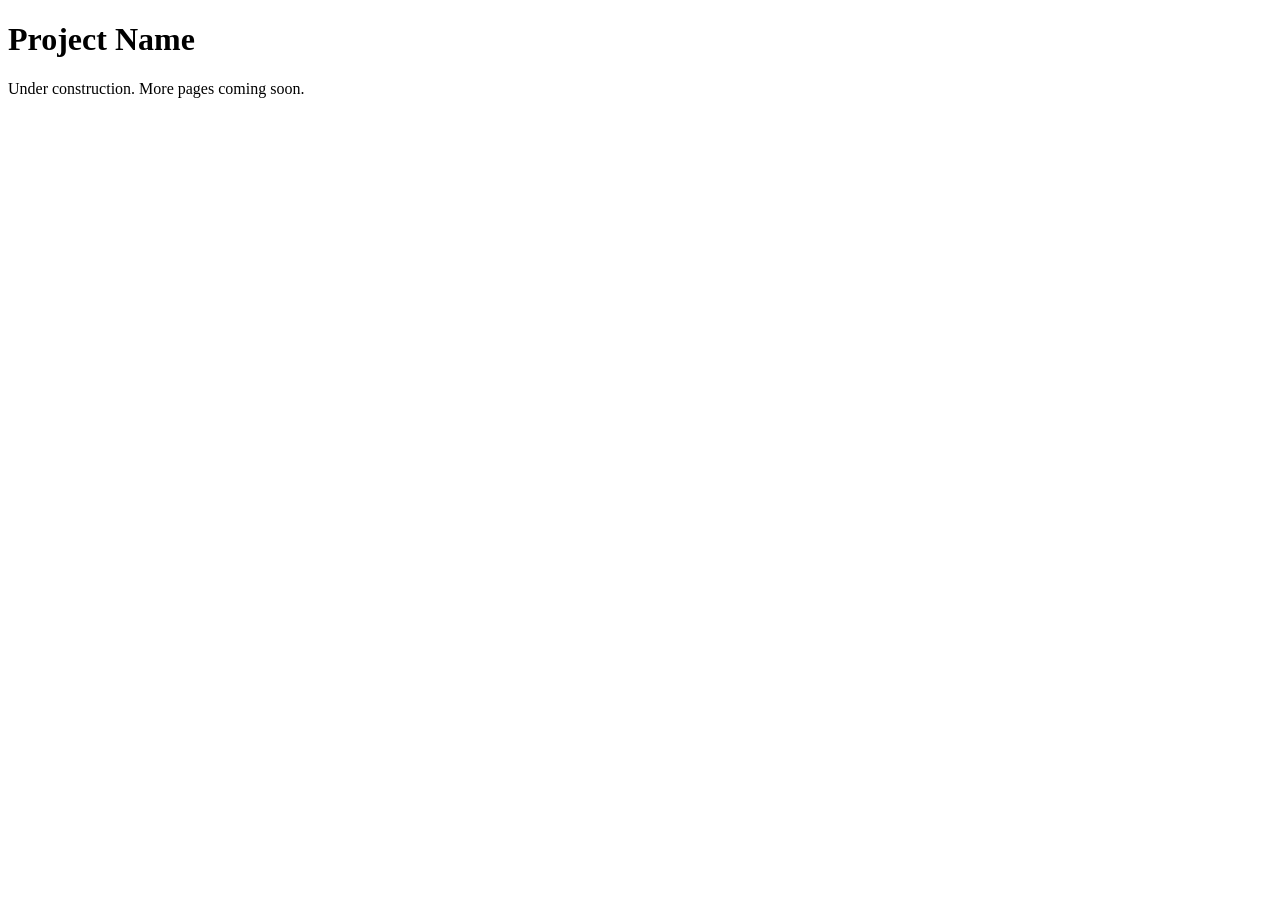
==== index.html @ 0865060b "first commit" ====
<!DOCTYPE html>
<html lang="en">
<head>
    <meta charset="UTF-8">
    <meta name="viewport" content="width=device-width, initial-scale=1.0">
    <title>My Web App</title>
    <link rel="stylesheet" href="css/style.css">
</head>
<body>
    <h1>Project Name</h1>
    <p>Under construction. More pages coming soon.</p>
    <script src="js/main.js"></script>
</body>
</html>
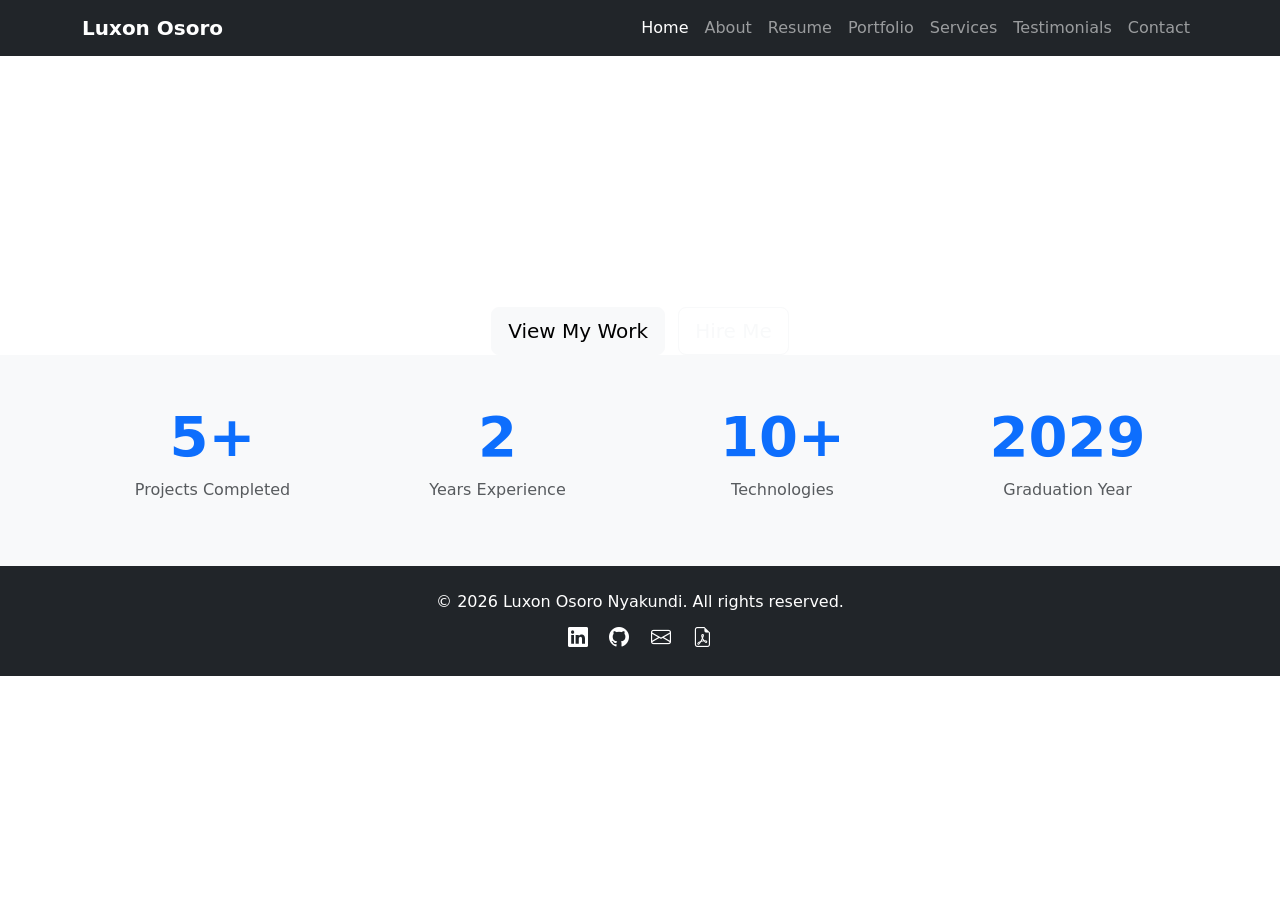
==== commit d198f5bd: "Add professional summary and contact info to About page" ====
--- a/index.html
+++ b/index.html
@@ -3,12 +3,99 @@
 <head>
     <meta charset="UTF-8">
     <meta name="viewport" content="width=device-width, initial-scale=1.0">
-    <title>My Web App</title>
-    <link rel="stylesheet" href="css/style.css">
+    <title>Luxon Osoro | Full-Stack Engineer</title>
+    <!-- Bootstrap 5 CSS -->
+    <link href="https://cdn.jsdelivr.net/npm/bootstrap@5.3.0/dist/css/bootstrap.min.css" rel="stylesheet">
+    <!-- Bootstrap Icons -->
+    <link rel="stylesheet" href="https://cdn.jsdelivr.net/npm/bootstrap-icons@1.11.3/font/bootstrap-icons.min.css">
+    <!-- Custom CSS -->
+    <link rel="stylesheet" href="style.css">
 </head>
 <body>
-    <h1>Project Name</h1>
-    <p>Under construction. More pages coming soon.</p>
-    <script src="js/main.js"></script>
+
+    <!-- ===== NAVIGATION ===== -->
+    <nav class="navbar navbar-expand-lg navbar-dark bg-dark fixed-top">
+        <div class="container">
+            <a class="navbar-brand fw-bold" href="index.html">Luxon Osoro</a>
+            <button class="navbar-toggler" type="button" data-bs-toggle="collapse" data-bs-target="#navbarNav">
+                <span class="navbar-toggler-icon"></span>
+            </button>
+            <div class="collapse navbar-collapse" id="navbarNav">
+                <ul class="navbar-nav ms-auto">
+                    <li class="nav-item"><a class="nav-link active" href="index.html">Home</a></li>
+                    <li class="nav-item"><a class="nav-link" href="about.html">About</a></li>
+                    <li class="nav-item"><a class="nav-link" href="resume.html">Resume</a></li>
+                    <li class="nav-item"><a class="nav-link" href="portfolio.html">Portfolio</a></li>
+                    <li class="nav-item"><a class="nav-link" href="services.html">Services</a></li>
+                    <li class="nav-item"><a class="nav-link" href="testimonials.html">Testimonials</a></li>
+                    <li class="nav-item"><a class="nav-link" href="contact.html">Contact</a></li>
+                </ul>
+            </div>
+        </div>
+    </nav>
+
+    <!-- ===== HERO SECTION ===== -->
+    <header class="hero d-flex align-items-center">
+        <div class="container text-center text-white">
+            <div class="profile-image mb-4">
+                <img src="myphoto.jpg" alt="Luxon Osoro" class="rounded-circle" width="150" height="150">
+            </div>
+            <h1 class="display-2 fw-bold">Luxon Osoro Nyakundi</h1>
+            <p class="lead fs-3">Full-Stack Engineer</p>
+            <p class="mb-3 fs-5"><i class="bi bi-geo-alt"></i> Nairobi, Kenya</p>
+            <div class="social-links mb-4">
+                <a href="https://www.linkedin.com/in/luxon-osoro/" class="text-white me-3"><i class="bi bi-linkedin fs-4"></i></a>
+                <a href="https://github.com/LuxOsoro" class="text-white me-3"><i class="bi bi-github fs-4"></i></a>
+                <a href="mailto:luxonosoro01@gmail.com" class="text-white me-3"><i class="bi bi-envelope fs-4"></i></a>
+                <a href="Luxon_Osoro_CV.pdf" class="text-white"><i class="bi bi-file-earmark-pdf fs-4"></i></a>
+            </div>
+            <div>
+                <a href="portfolio.html" class="btn btn-light btn-lg">View My Work</a>
+                <a href="contact.html" class="btn btn-outline-light btn-lg ms-2">Hire Me</a>
+            </div>
+        </div>
+    </header>
+
+    <!-- ===== QUICK STATS ===== -->
+    <section class="py-5 bg-light">
+        <div class="container">
+            <div class="row g-4 text-center">
+                <div class="col-md-3 col-6">
+                    <h2 class="display-4 fw-bold text-primary">5+</h2>
+                    <p class="text-muted">Projects Completed</p>
+                </div>
+                <div class="col-md-3 col-6">
+                    <h2 class="display-4 fw-bold text-primary">2</h2>
+                    <p class="text-muted">Years Experience</p>
+                </div>
+                <div class="col-md-3 col-6">
+                    <h2 class="display-4 fw-bold text-primary">10+</h2>
+                    <p class="text-muted">Technologies</p>
+                </div>
+                <div class="col-md-3 col-6">
+                    <h2 class="display-4 fw-bold text-primary">2029</h2>
+                    <p class="text-muted">Graduation Year</p>
+                </div>
+            </div>
+        </div>
+    </section>
+
+    <!-- ===== FOOTER ===== -->
+    <footer class="bg-dark text-white py-4">
+        <div class="container text-center">
+            <p class="mb-2">&copy; 2026 Luxon Osoro Nyakundi. All rights reserved.</p>
+            <div>
+                <a href="#" class="text-white me-3"><i class="bi bi-linkedin fs-5"></i></a>
+                <a href="#" class="text-white me-3"><i class="bi bi-github fs-5"></i></a>
+                <a href="#" class="text-white me-3"><i class="bi bi-envelope fs-5"></i></a>
+                <a href="#" class="text-white"><i class="bi bi-file-earmark-pdf fs-5"></i></a>
+            </div>
+        </div>
+    </footer>
+
+    <!-- Bootstrap JS -->
+    <script src="https://cdn.jsdelivr.net/npm/bootstrap@5.3.0/dist/js/bootstrap.bundle.min.js"></script>
+    <!-- Custom JS -->
+    <script src="main.js"></script>
 </body>
 </html>
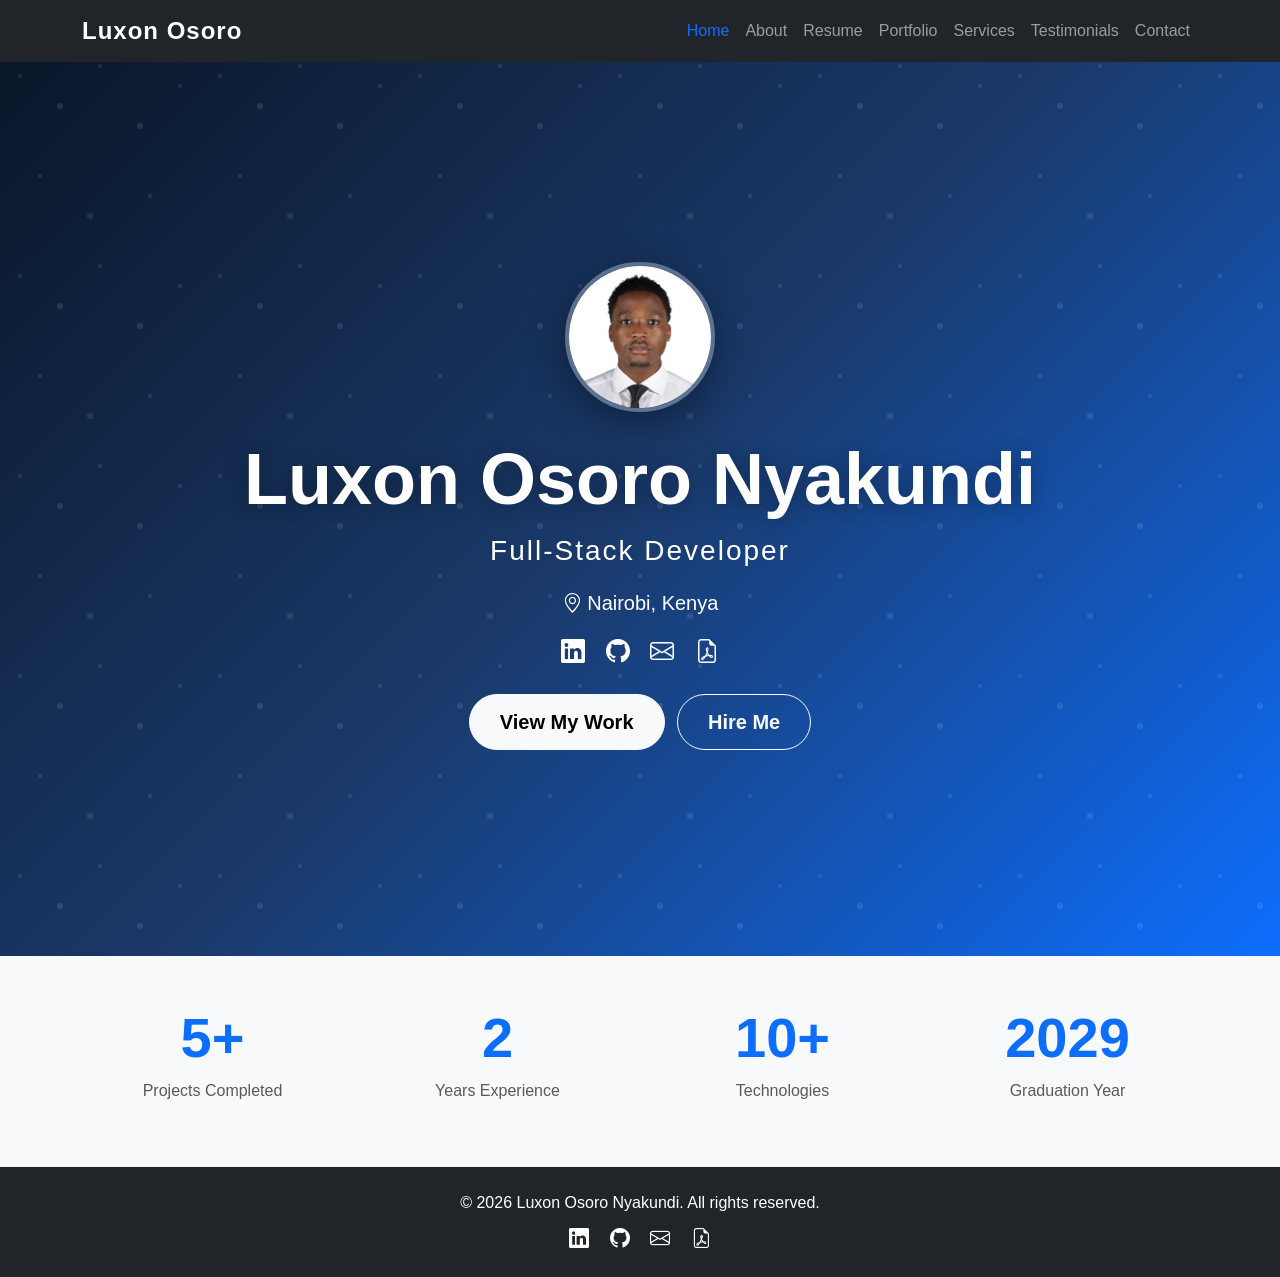
==== commit 2af5288c: "Final refinement" ====
--- a/index.html
+++ b/index.html
@@ -41,7 +41,7 @@
                 <img src="myphoto.jpg" alt="Luxon Osoro" class="rounded-circle" width="150" height="150">
             </div>
             <h1 class="display-2 fw-bold">Luxon Osoro Nyakundi</h1>
-            <p class="lead fs-3">Full-Stack Engineer</p>
+            <p class="lead fs-3">Full-Stack Developer</p>
             <p class="mb-3 fs-5"><i class="bi bi-geo-alt"></i> Nairobi, Kenya</p>
             <div class="social-links mb-4">
                 <a href="https://www.linkedin.com/in/luxon-osoro/" class="text-white me-3"><i class="bi bi-linkedin fs-4"></i></a>
--- a/style.css
+++ b/style.css
@@ -0,0 +1,294 @@
+/* ===== RESET & BASE ===== */
+* {
+    margin: 0;
+    padding: 0;
+    box-sizing: border-box;
+}
+
+body {
+    font-family: 'Segoe UI', Tahoma, Geneva, Verdana, sans-serif;
+    padding-top: 56px; /* Fixed navbar offset */
+    background-color: #f8f9fa;
+}
+
+/* ===== NAVIGATION ===== */
+.navbar-brand {
+    font-size: 1.5rem;
+    letter-spacing: 1px;
+}
+
+.navbar-nav .nav-link {
+    font-weight: 500;
+    transition: color 0.3s ease;
+}
+
+.navbar-nav .nav-link:hover {
+    color: #0d6efd !important;
+}
+
+.navbar-nav .nav-link.active {
+    color: #0d6efd !important;
+}
+
+/* ===== HERO SECTION ===== */
+.hero {
+    min-height: 100vh;
+    background: linear-gradient(135deg, #0a1628 0%, #1a3a6b 50%, #0d6efd 100%);
+    background-size: cover;
+    display: flex;
+    align-items: center;
+    justify-content: center;
+    position: relative;
+    overflow: hidden;
+}
+
+.hero::before {
+    content: '';
+    position: absolute;
+    top: 0;
+    left: 0;
+    right: 0;
+    bottom: 0;
+    background: url('data:image/svg+xml,<svg xmlns="http://www.w3.org/2000/svg" viewBox="0 0 100 100"><circle cx="10" cy="10" r="1" fill="white" opacity="0.1"/><circle cx="30" cy="25" r="1.5" fill="white" opacity="0.1"/><circle cx="50" cy="5" r="1" fill="white" opacity="0.1"/><circle cx="70" cy="35" r="1.5" fill="white" opacity="0.1"/><circle cx="90" cy="15" r="1" fill="white" opacity="0.1"/><circle cx="20" cy="60" r="1" fill="white" opacity="0.1"/><circle cx="45" cy="80" r="1.5" fill="white" opacity="0.1"/><circle cx="75" cy="70" r="1" fill="white" opacity="0.1"/></svg>');
+    background-size: 200px 200px;
+}
+
+.hero .container {
+    position: relative;
+    z-index: 1;
+}
+
+.hero h1 {
+    text-shadow: 0 2px 20px rgba(0,0,0,0.3);
+}
+
+.hero .lead {
+    font-weight: 300;
+    letter-spacing: 2px;
+}
+
+.profile-image img {
+    border: 4px solid rgba(255,255,255,0.3);
+    box-shadow: 0 10px 40px rgba(0,0,0,0.4);
+}
+
+.social-links a {
+    display: inline-block;
+    transition: transform 0.3s ease, color 0.3s ease;
+}
+
+.social-links a:hover {
+    transform: translateY(-3px);
+    color: #0d6efd !important;
+}
+
+/* ===== BUTTONS ===== */
+.btn {
+    border-radius: 50px;
+    padding: 12px 30px;
+    font-weight: 600;
+    transition: all 0.3s ease;
+}
+
+.btn:hover {
+    transform: translateY(-2px);
+    box-shadow: 0 8px 25px rgba(13, 110, 253, 0.3);
+}
+
+.btn-outline-light:hover {
+    background-color: white;
+    color: #0d6efd !important;
+}
+
+/* ===== CARDS ===== */
+.card {
+    border: none;
+    transition: all 0.3s ease;
+    border-radius: 15px;
+    overflow: hidden;
+}
+
+.card:hover {
+    transform: translateY(-5px);
+    box-shadow: 0 15px 40px rgba(0,0,0,0.1) !important;
+}
+
+.hover-card {
+    transition: all 0.3s ease;
+}
+
+.hover-card:hover {
+    transform: translateY(-8px);
+    box-shadow: 0 20px 50px rgba(13, 110, 253, 0.15) !important;
+}
+
+.card .display-1 {
+    font-size: 4rem;
+}
+
+/* ===== PORTFOLIO FILTER ===== */
+.filter-btn {
+    border-radius: 50px;
+    padding: 8px 24px;
+    margin: 0 5px;
+    transition: all 0.3s ease;
+}
+
+.filter-btn:hover {
+    transform: translateY(-2px);
+}
+
+.portfolio-item {
+    transition: all 0.4s ease;
+}
+
+.portfolio-item .card {
+    height: 100%;
+}
+
+.portfolio-item .badge {
+    margin: 2px;
+}
+
+/* ===== BADGES ===== */
+.badge {
+    padding: 8px 16px;
+    font-weight: 500;
+    border-radius: 50px;
+}
+
+.badge-primary {
+    background-color: #0d6efd;
+}
+
+.badge-secondary {
+    background-color: #6c757d;
+}
+
+.badge-info {
+    background-color: #0dcaf0;
+    color: #000;
+}
+
+/* ===== FORM ===== */
+.form-control, .form-select {
+    border-radius: 10px;
+    padding: 12px 16px;
+    border: 2px solid #e9ecef;
+    transition: all 0.3s ease;
+}
+
+.form-control:focus, .form-select:focus {
+    border-color: #0d6efd;
+    box-shadow: 0 0 0 0.25rem rgba(13, 110, 253, 0.15);
+}
+
+.form-control.is-invalid {
+    border-color: #dc3545;
+}
+
+.form-control.is-invalid:focus {
+    box-shadow: 0 0 0 0.25rem rgba(220, 53, 69, 0.15);
+}
+
+.invalid-feedback {
+    font-size: 0.875rem;
+}
+
+/* ===== RESPONSIVE ===== */
+@media (max-width: 768px) {
+    .hero {
+        min-height: 90vh;
+    }
+    
+    .hero h1 {
+        font-size: 2.5rem;
+    }
+    
+    .hero .lead {
+        font-size: 1.25rem !important;
+    }
+    
+    .display-1 {
+        font-size: 3rem !important;
+    }
+    
+    .btn {
+        padding: 10px 20px;
+        font-size: 0.9rem;
+    }
+    
+    .filter-btn {
+        padding: 6px 16px;
+        font-size: 0.85rem;
+        margin: 3px;
+    }
+    
+    .badge {
+        padding: 5px 12px;
+        font-size: 0.8rem;
+    }
+    
+    .card .display-1 {
+        font-size: 3rem;
+    }
+}
+
+@media (max-width: 576px) {
+    .hero h1 {
+        font-size: 2rem;
+    }
+    
+    .hero .btn {
+        display: block;
+        width: 100%;
+        margin: 8px 0 !important;
+    }
+    
+    .hero .btn + .btn {
+        margin-left: 0 !important;
+    }
+    
+    .social-links a {
+        font-size: 1.2rem;
+    }
+}
+
+/* ===== DARK MODE (for future enhancement) ===== */
+.dark-mode {
+    background-color: #1a1a2e;
+    color: #ffffff;
+}
+
+.dark-mode .card {
+    background-color: #2d2d44;
+    color: #ffffff;
+    border-color: #3d3d5c;
+}
+
+.dark-mode .bg-light {
+    background-color: #1a1a2e !important;
+}
+
+.dark-mode .text-muted {
+    color: #a0a0b8 !important;
+}
+
+.dark-mode .form-control {
+    background-color: #2d2d44;
+    color: #ffffff;
+    border-color: #3d3d5c;
+}
+
+.dark-mode .form-control:focus {
+    background-color: #2d2d44;
+    color: #ffffff;
+}
+
+.dark-mode .navbar {
+    background-color: #0a0a1a !important;
+}
+
+.dark-mode footer {
+    background-color: #0a0a1a !important;
+}
